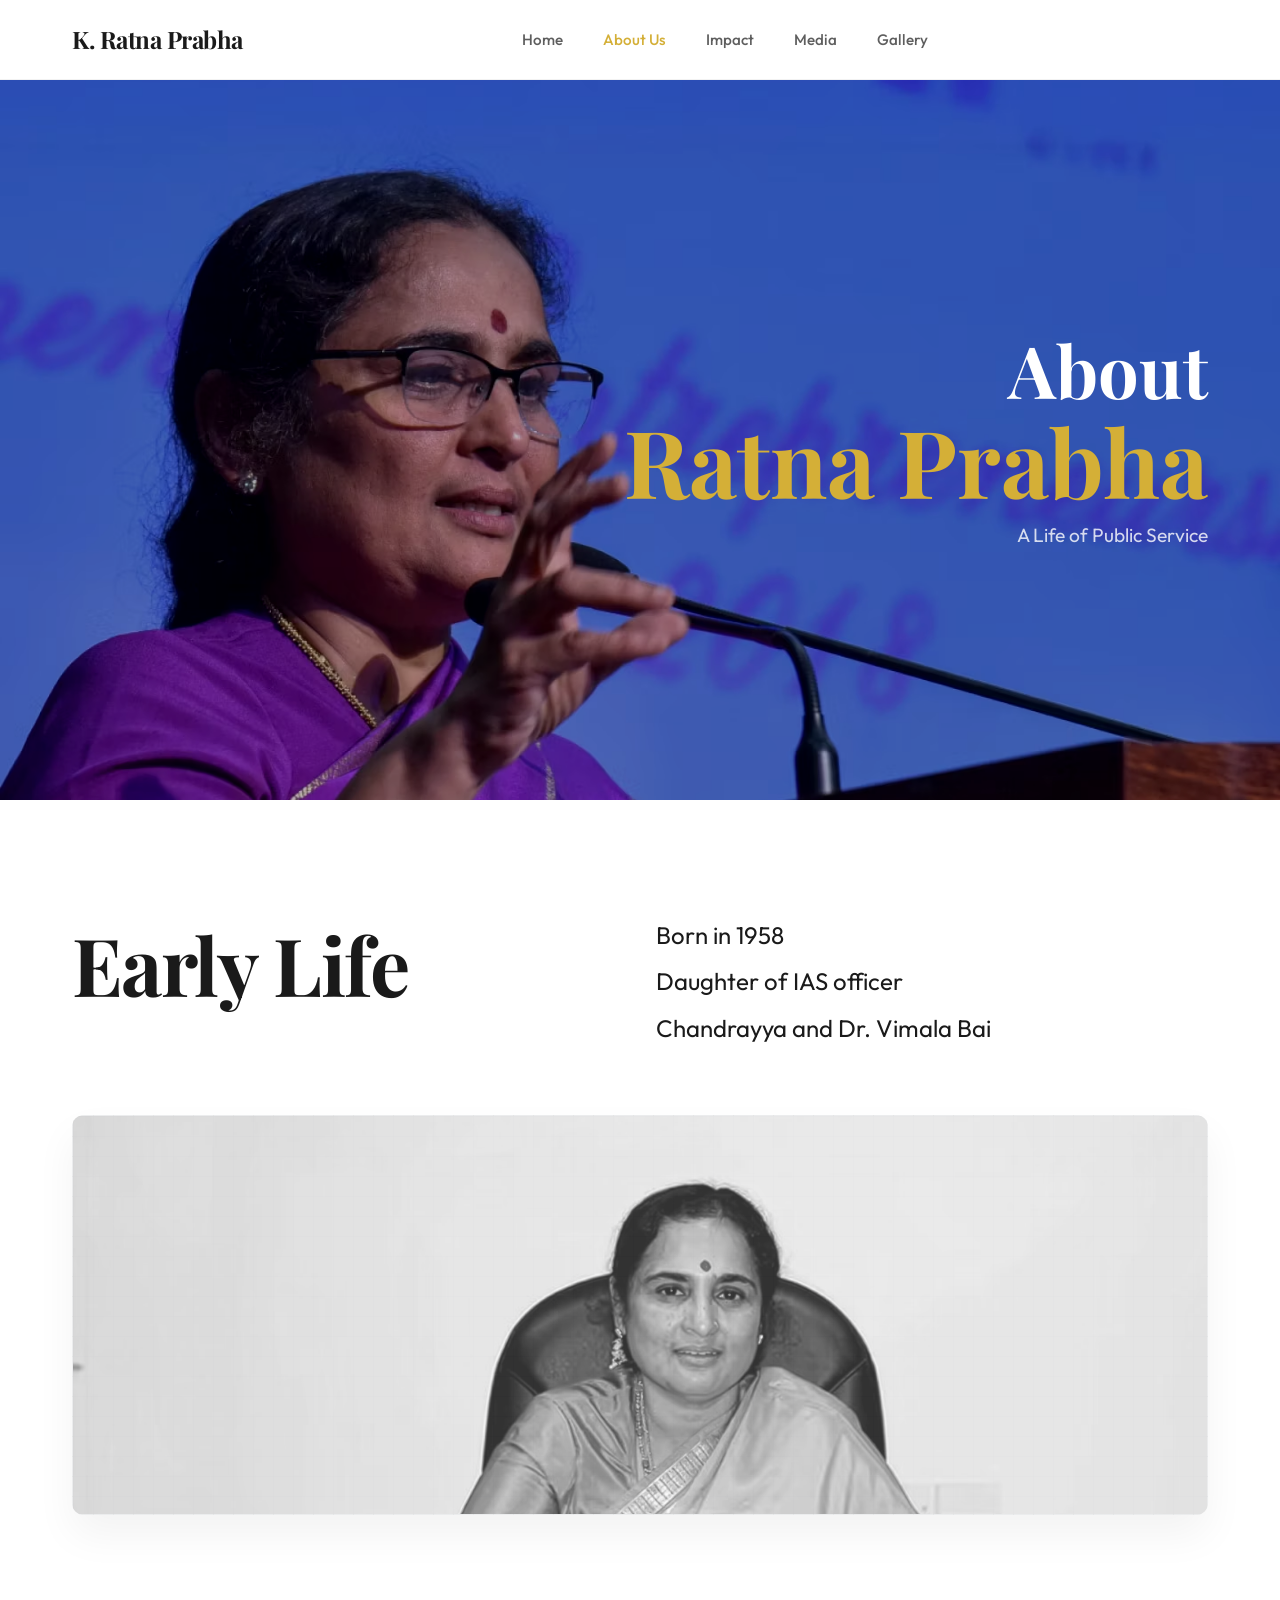
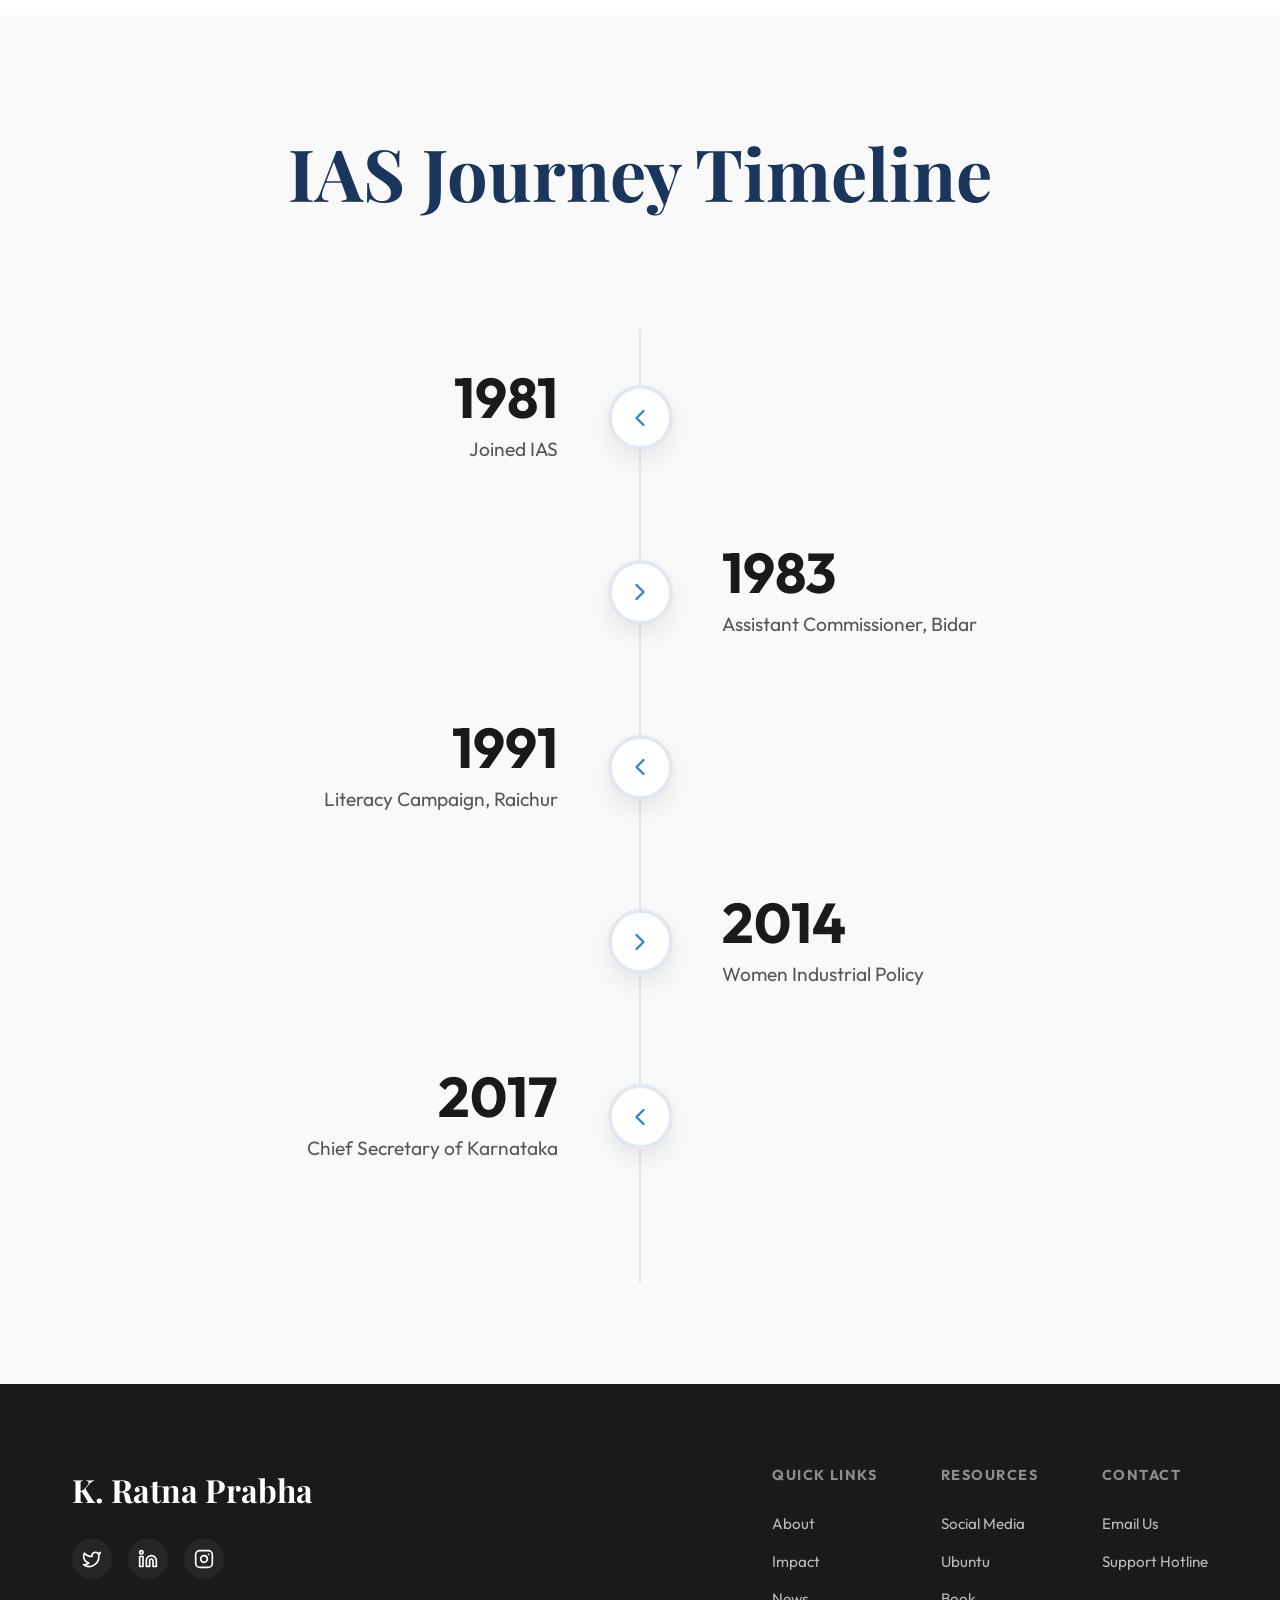
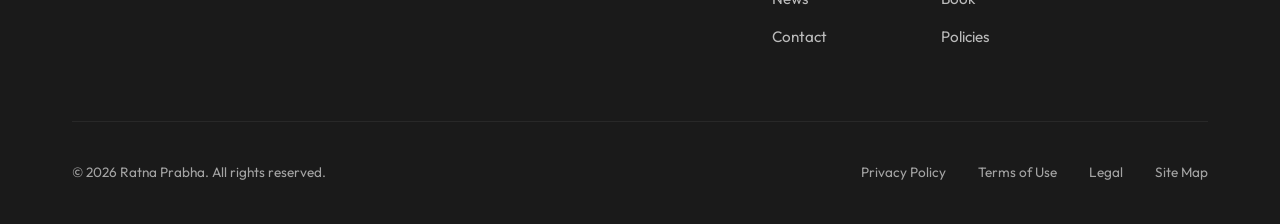
==== about.html @ c4e0d9fb "feat: Add About, Media, Gallery, and Contact pages with unified UI and responsive timeline" ====
<!DOCTYPE html>
<html lang="en">
<head>
    <meta charset="UTF-8">
    <meta name="viewport" content="width=device-width, initial-scale=1.0">
    <title>About | K. Ratna Prabha</title>
    <meta name="description" content="Learn about the life and journey of K. Ratna Prabha, from her early years to her distinguished career in the IAS and beyond.">
    
    <!-- Google Fonts -->
    <link rel="preconnect" href="https://fonts.googleapis.com">
    <link rel="preconnect" href="https://fonts.gstatic.com" crossorigin>
    <link href="https://fonts.googleapis.com/css2?family=Inter:wght@300;400;500;600&family=Playfair+Display:ital,wght@0,400;0,700;1,400&family=Outfit:wght@300;400;600&display=swap" rel="stylesheet">
    
    <link rel="stylesheet" href="about.css">
</head>
<body>

    <nav class="navbar">
        <div class="nav-container">
            <a href="index.html" class="nav-logo">K. Ratna Prabha</a>
            <ul class="nav-links">
                <li><a href="index.html">Home</a></li>
                <li><a href="about.html" class="active">About Us</a></li>
                <li><a href="index.html#impact">Impact</a></li>
                <li><a href="media.html">Media</a></li>
                <li><a href="gallery.html">Gallery</a></li>
            </ul>
            <div class="nav-menu-btn" id="menuBtn">
                <span></span>
                <span></span>
            </div>
        </div>
    </nav>

    <header class="hero">
        <div class="hero-bg">
            <img src="assets/images/about-page-header.avif" alt="Ratna Prabha Header">
        </div>
        <div class="hero-content">
            <h1 class="hero-title">About <br><span>Ratna Prabha</span></h1>
            <p class="hero-subtitle">A Life of Public Service</p>
        </div>
    </header>

    <section class="early-life">
        <div class="section-container">
            <div class="early-life-grid">
                <div class="early-life-title">
                    <h2>Early Life</h2>
                </div>
                <div class="early-life-details">
                    <p>Born in 1958</p>
                    <p>Daughter of IAS officer</p>
                    <p>Chandrayya and Dr. Vimala Bai</p>
                </div>
            </div>
            
            <div class="early-life-visual">
                <div class="visual-placeholder">
                    <!-- We can use a generated image here later if needed -->
                    <img src="assets/images/ratna-bg.avif" alt="Background decoration" class="visual-img">
                </div>
            </div>
        </div>
    </section>

    <section class="timeline-section">
        <div class="section-container">
            <h2 class="timeline-main-title">IAS Journey Timeline</h2>
            
            <div class="timeline">
                <div class="timeline-line"></div>
                
                <!-- 1981 -->
                <div class="timeline-item left">
                    <div class="timeline-content">
                        <h3 class="timeline-year">1981</h3>
                        <p class="timeline-desc">Joined IAS</p>
                    </div>
                    <div class="timeline-indicator">
                        <div class="indicator-icon">
                            <svg width="24" height="24" viewBox="0 0 24 24" fill="none" stroke="currentColor" stroke-width="2" stroke-linecap="round" stroke-linejoin="round"><path d="m15 18-6-6 6-6"/></svg>
                        </div>
                    </div>
                </div>

                <!-- 1983 -->
                <div class="timeline-item right">
                    <div class="timeline-indicator">
                        <div class="indicator-icon">
                            <svg width="24" height="24" viewBox="0 0 24 24" fill="none" stroke="currentColor" stroke-width="2" stroke-linecap="round" stroke-linejoin="round"><path d="m9 18 6-6-6-6"/></svg>
                        </div>
                    </div>
                    <div class="timeline-content">
                        <h3 class="timeline-year">1983</h3>
                        <p class="timeline-desc">Assistant Commissioner, Bidar</p>
                    </div>
                </div>

                <!-- 1991 -->
                <div class="timeline-item left">
                    <div class="timeline-content">
                        <h3 class="timeline-year">1991</h3>
                        <p class="timeline-desc">Literacy Campaign, Raichur</p>
                    </div>
                    <div class="timeline-indicator">
                        <div class="indicator-icon">
                            <svg width="24" height="24" viewBox="0 0 24 24" fill="none" stroke="currentColor" stroke-width="2" stroke-linecap="round" stroke-linejoin="round"><path d="m15 18-6-6 6-6"/></svg>
                        </div>
                    </div>
                </div>

                <!-- 2014 -->
                <div class="timeline-item right">
                    <div class="timeline-indicator">
                        <div class="indicator-icon">
                            <svg width="24" height="24" viewBox="0 0 24 24" fill="none" stroke="currentColor" stroke-width="2" stroke-linecap="round" stroke-linejoin="round"><path d="m9 18 6-6-6-6"/></svg>
                        </div>
                    </div>
                    <div class="timeline-content">
                        <h3 class="timeline-year">2014</h3>
                        <p class="timeline-desc">Women Industrial Policy</p>
                    </div>
                </div>

                <!-- 2017 -->
                <div class="timeline-item left">
                    <div class="timeline-content">
                        <h3 class="timeline-year">2017</h3>
                        <p class="timeline-desc">Chief Secretary of Karnataka</p>
                    </div>
                    <div class="timeline-indicator">
                        <div class="indicator-icon">
                            <svg width="24" height="24" viewBox="0 0 24 24" fill="none" stroke="currentColor" stroke-width="2" stroke-linecap="round" stroke-linejoin="round"><path d="m15 18-6-6 6-6"/></svg>
                        </div>
                    </div>
                </div>

            </div>
        </div>
    </section>

    <footer class="footer">
        <div class="footer-container">
            <div class="footer-top">
                <div class="footer-brand">
                    <h2 class="footer-logo">K. Ratna Prabha</h2>
                    <div class="social-links">
                        <a href="#" aria-label="Twitter"><svg width="20" height="20" viewBox="0 0 24 24" fill="none" stroke="currentColor" stroke-width="2" stroke-linecap="round" stroke-linejoin="round"><path d="M22 4s-.7 2.1-2 3.4c1.6 10-9.4 17.3-18 11.6 2.2.1 4.4-.6 6-2C3 15.5.5 9.6 3 5c2.2 2.6 5.6 4.1 9 4-.9-4.2 4-6.6 7-3.8 1.1 0 3-1.2 3-1.2z"/></svg></a>
                        <a href="#" aria-label="LinkedIn"><svg width="20" height="20" viewBox="0 0 24 24" fill="none" stroke="currentColor" stroke-width="2" stroke-linecap="round" stroke-linejoin="round"><path d="M16 8a6 6 0 0 1 6 6v7h-4v-7a2 2 0 0 0-2-2 2 2 0 0 0-2 2v7h-4v-7a6 6 0 0 1 6-6z"/><rect width="4" height="12" x="2" y="9"/><circle cx="4" cy="4" r="2"/></svg></a>
                        <a href="#" aria-label="Instagram"><svg width="20" height="20" viewBox="0 0 24 24" fill="none" stroke="currentColor" stroke-width="2" stroke-linecap="round" stroke-linejoin="round"><rect width="20" height="20" x="2" y="2" rx="5" ry="5"/><path d="M16 11.37A4 4 0 1 1 12.63 8 4 4 0 0 1 16 11.37z"/><line x1="17.5" x2="17.51" y1="6.5" y2="6.5"/></svg></a>
                    </div>
                </div>
                <div class="footer-links-grid">
                    <div class="footer-col">
                        <h4>Quick Links</h4>
                        <ul>
                            <li><a href="about.html">About</a></li>
                            <li><a href="#impact">Impact</a></li>
                            <li><a href="#news">News</a></li>
                            <li><a href="contact.html">Contact</a></li>
                        </ul>
                    </div>
                    <div class="footer-col">
                        <h4>Resources</h4>
                        <ul>
                            <li><a href="#media">Social Media</a></li>
                            <li><a href="#ubuntu">Ubuntu</a></li>
                            <li><a href="#book">Book</a></li>
                            <li><a href="#policies">Policies</a></li>
                        </ul>
                    </div>
                    <div class="footer-col">
                        <h4>Contact</h4>
                        <ul>
                            <li><a href="mailto:contact@ratnaprabha.com">Email Us</a></li>
                            <li><a href="tel:+910000000000">Support Hotline</a></li>
                        </ul>
                    </div>
                </div>
            </div>
            <div class="footer-bottom">
                <p>&copy; 2026 Ratna Prabha. All rights reserved.</p>
                <div class="legal-links">
                    <a href="#">Privacy Policy</a>
                    <a href="#">Terms of Use</a>
                    <a href="#">Legal</a>
                    <a href="#">Site Map</a>
                </div>
            </div>
        </div>
    </footer>

    <script>
        document.getElementById('menuBtn').addEventListener('click', function() {
            document.querySelector('.nav-links').classList.toggle('active');
            this.classList.toggle('open');
        });
    </script>
</body>
</html>
---- about.css ----
:root {
    --primary: #111111;
    --accent: #d4af37;
    --accent-light: #f1c40f;
    --text-dark: #1a1a1a;
    --text-muted: #555555;
    --bg-light: #ffffff;
    --bg-alt: #f9f9f9;
    --font-serif: 'Playfair Display', serif;
    --font-sans: 'Outfit', sans-serif;
    --nav-height: 80px;
    --container-max: 1200px;
    --transition: all 0.4s cubic-bezier(0.165, 0.84, 0.44, 1);
}

* {
    margin: 0;
    padding: 0;
    box-sizing: border-box;
}

body {
    font-family: var(--font-sans);
    color: var(--text-dark);
    background-color: var(--bg-light);
    line-height: 1.6;
    overflow-x: hidden;
    padding-top: var(--nav-height);
}

/* Navbar */
.navbar {
    position: fixed;
    top: 0;
    left: 0;
    width: 100%;
    height: var(--nav-height);
    background: rgba(255, 255, 255, 0.8);
    backdrop-filter: blur(20px);
    z-index: 1000;
    display: flex;
    align-items: center;
    border-bottom: 1px solid rgba(0, 0, 0, 0.05);
}

.nav-container {
    max-width: var(--container-max);
    margin: 0 auto;
    width: 100%;
    padding: 0 2rem;
    display: flex;
    justify-content: space-between;
    align-items: center;
}

.nav-logo {
    font-family: var(--font-serif);
    font-size: 1.5rem;
    font-weight: 700;
    color: var(--text-dark);
    text-decoration: none;
    letter-spacing: -0.02em;
}

.nav-links {
    display: flex;
    list-style: none;
    gap: 2.5rem;
}

.nav-links a {
    text-decoration: none;
    color: var(--text-dark);
    font-weight: 500;
    font-size: 0.95rem;
    transition: var(--transition);
    opacity: 0.7;
}

.nav-links a:hover, .nav-links a.active {
    opacity: 1;
    color: var(--accent);
}

/* Hero Section */
.hero {
    position: relative;
    height: 80vh;
    min-height: 600px;
    display: flex;
    align-items: center;
    justify-content: center;
    color: white;
    overflow: hidden;
}

.hero-bg {
    position: absolute;
    top: 0;
    left: 0;
    width: 100%;
    height: 100%;
    z-index: -1;
}

.hero-bg img {
    width: 100%;
    height: 100%;
    object-fit: cover;
    filter: brightness(0.7) contrast(1.1);
}

.hero-content {
    max-width: var(--container-max);
    width: 100%;
    padding: 0 2rem;
    text-align: right;
    display: flex;
    flex-direction: column;
    align-items: flex-end;
}

.hero-title {
    font-family: var(--font-serif);
    font-size: clamp(3rem, 6vw, 4.5rem);
    line-height: 1.1;
    margin-bottom: 0.5rem;
    font-weight: 700;
}

.hero-title span {
    color: var(--accent);
    display: block;
    font-size: 1.3em;
}

.hero-subtitle {
    font-size: 1.2rem;
    font-weight: 400;
    opacity: 0.8;
}

/* Early Life Section */
.early-life {
    padding: 100px 0;
    background: var(--bg-light);
}

.section-container {
    max-width: var(--container-max);
    margin: 0 auto;
    padding: 0 2rem;
}

.early-life-grid {
    display: grid;
    grid-template-columns: 1fr 1fr;
    gap: 2rem;
    margin-bottom: 60px;
    align-items: start;
}

.early-life-title h2 {
    font-family: var(--font-serif);
    font-size: 5rem;
    color: var(--text-dark);
    letter-spacing: -0.02em;
}

.early-life-details {
    font-size: 1.5rem;
    color: var(--text-dark);
    padding-top: 1rem;
    font-weight: 400;
}

.early-life-details p {
    margin-bottom: 0.5rem;
}

.early-life-visual {
    width: 100%;
    height: 400px;
    background: #eee;
    border-radius: 12px;
    overflow: hidden;
    box-shadow: 0 20px 40px rgba(0,0,0,0.05);
}

.visual-placeholder {
    width: 100%;
    height: 100%;
    display: flex;
    align-items: center;
    justify-content: center;
    background-color: #f8f9fa;
    background-image: 
        linear-gradient(rgba(0,0,0,0.03) 1px, transparent 1px),
        linear-gradient(90deg, rgba(0,0,0,0.03) 1px, transparent 1px);
    background-size: 20px 20px;
    border: 1px solid rgba(0,0,0,0.05);
}

.visual-img {
    width: 100%;
    height: 100%;
    object-fit: cover;
    opacity: 0.8;
}

/* Timeline Section */
.timeline-section {
    padding: 100px 0;
    background: var(--bg-alt);
}

.timeline-main-title {
    font-family: var(--font-serif);
    font-size: 4.5rem;
    text-align: center;
    color: #1a365d; /* Darker blue from screenshot */
    margin-bottom: 100px;
}

.timeline {
    position: relative;
    max-width: 800px;
    margin: 0 auto;
    padding: 40px 0;
}

.timeline-line {
    position: absolute;
    top: 0;
    left: 50%;
    width: 2px;
    height: 100%;
    background: #e2e8f0;
    transform: translateX(-50%);
}

.timeline-item {
    display: grid;
    grid-template-columns: 1fr 100px 1fr;
    align-items: center;
    margin-bottom: 80px;
    width: 100%;
}

.timeline-content {
    padding: 0 2rem;
}

.timeline-item.left .timeline-content {
    grid-column: 1;
    text-align: right;
}

.timeline-item.right .timeline-content {
    grid-column: 3;
    text-align: left;
}

.timeline-indicator {
    grid-column: 2;
    display: flex;
    justify-content: center;
    position: relative;
    z-index: 2;
}

.timeline-year {
    font-size: 3.5rem;
    font-weight: 700;
    color: #1a1a1a;
    line-height: 1;
    margin-bottom: 0.5rem;
}

.timeline-desc {
    font-size: 1.2rem;
    color: var(--text-muted);
}


.indicator-icon {
    width: 65px;
    height: 65px;
    background: #ffffff;
    border-radius: 50%;
    display: flex;
    align-items: center;
    justify-content: center;
    box-shadow: 0 10px 25px rgba(0,0,0,0.08);
    color: #3182ce;
    border: 4px solid #e2e8f0;
    transition: var(--transition);
}

.indicator-icon svg {
    width: 28px;
    height: 28px;
}

.timeline-item:hover .indicator-icon {
    transform: scale(1.1);
    background: var(--accent);
    color: white;
    border-color: var(--accent);
}

/* Footer */
.footer {
    background: #1a1a1a;
    color: white;
    padding: 80px 0 40px;
}

.footer-container {
    max-width: var(--container-max);
    margin: 0 auto;
    padding: 0 2rem;
}

.footer-top {
    display: flex;
    justify-content: space-between;
    margin-bottom: 60px;
    flex-wrap: wrap;
    gap: 3rem;
}

.footer-brand {
    flex: 1;
    min-width: 250px;
}

.footer-logo {
    font-family: var(--font-serif);
    font-size: 2rem;
    margin-bottom: 1.5rem;
}

.social-links {
    display: flex;
    gap: 1rem;
}

.social-links a {
    width: 40px;
    height: 40px;
    border-radius: 50%;
    background: rgba(255,255,255,0.05);
    display: flex;
    align-items: center;
    justify-content: center;
    color: white;
    text-decoration: none;
    transition: var(--transition);
}

.social-links a:hover {
    background: var(--accent);
    color: white;
    transform: translateY(-3px);
}

.footer-links-grid {
    display: flex;
    gap: 4rem;
    flex: 2;
    justify-content: flex-end;
    flex-wrap: wrap;
}

.footer-col h4 {
    font-size: 0.9rem;
    text-transform: uppercase;
    letter-spacing: 0.1em;
    margin-bottom: 1.5rem;
    color: rgba(255,255,255,0.5);
}

.footer-col ul {
    list-style: none;
}

.footer-col ul li {
    margin-bottom: 0.75rem;
}

.footer-col ul a {
    color: white;
    text-decoration: none;
    font-size: 0.95rem;
    opacity: 0.7;
    transition: var(--transition);
}

.footer-col ul a:hover {
    opacity: 1;
    color: var(--accent);
}

.footer-bottom {
    padding-top: 40px;
    border-top: 1px solid rgba(255,255,255,0.1);
    display: flex;
    justify-content: space-between;
    align-items: center;
    font-size: 0.85rem;
    opacity: 0.6;
    flex-wrap: wrap;
    gap: 1rem;
}

.legal-links {
    display: flex;
    gap: 2rem;
}

.legal-links a {
    color: white;
    text-decoration: none;
}

/* Responsive */
@media (max-width: 991px) {
    .early-life-grid {
        flex-direction: column;
        gap: 1rem;
    }
    .early-life-title h2 {
        font-size: 3rem;
    }
    .timeline-main-title {
        font-size: 3rem;
    }
    .footer-links-grid {
        justify-content: flex-start;
    }
}

@media (max-width: 768px) {
    .nav-links {
        display: none; /* Mobile menu needed */
    }
    .hero-content {
        text-align: center;
    }
    .timeline-line {
        left: 30px;
    }
    .timeline-item {
        display: flex;
        flex-direction: row !important;
        margin-bottom: 40px;
    }
    .timeline-content {
        width: 80%;
        text-align: left !important;
        padding-left: 1rem;
        order: 2;
    }
    .timeline-indicator {
        width: 60px;
        order: 1;
        grid-column: auto;
    }
    .timeline-year {
        font-size: 2.5rem;
    }
}
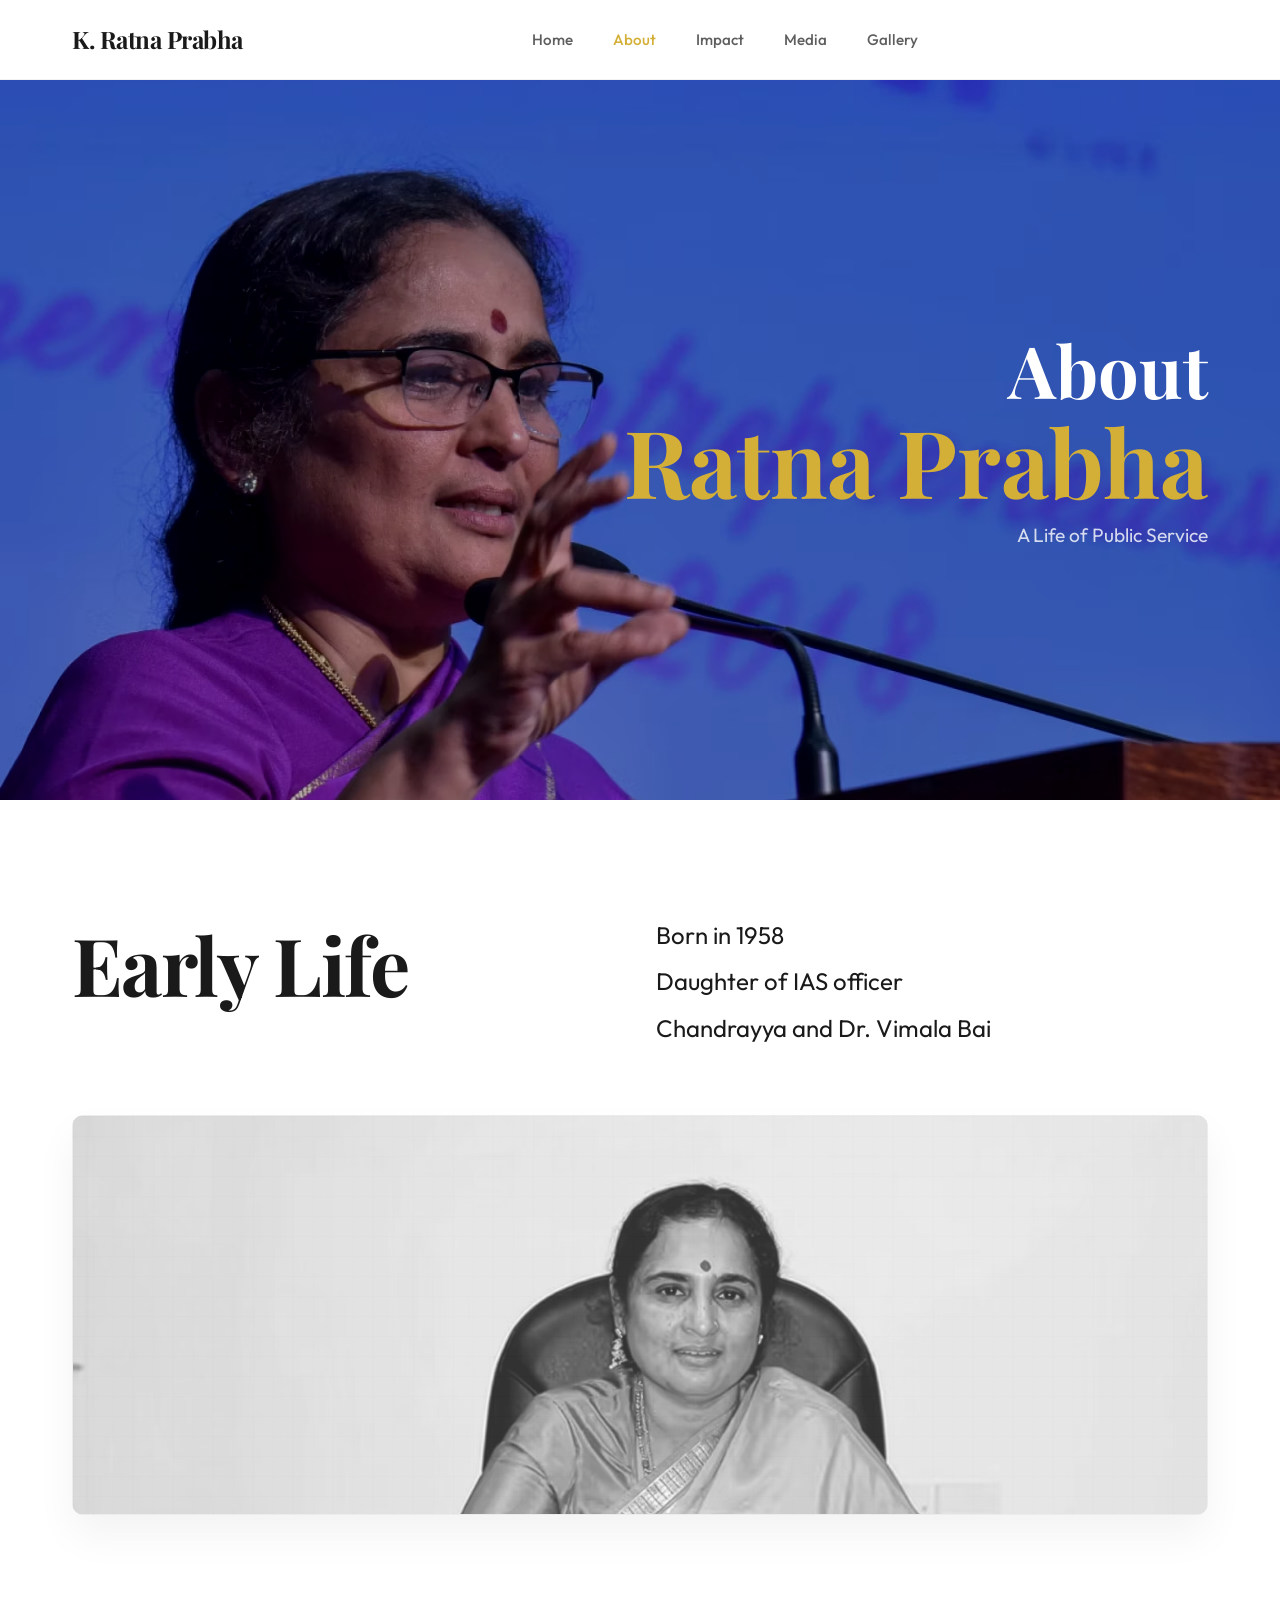
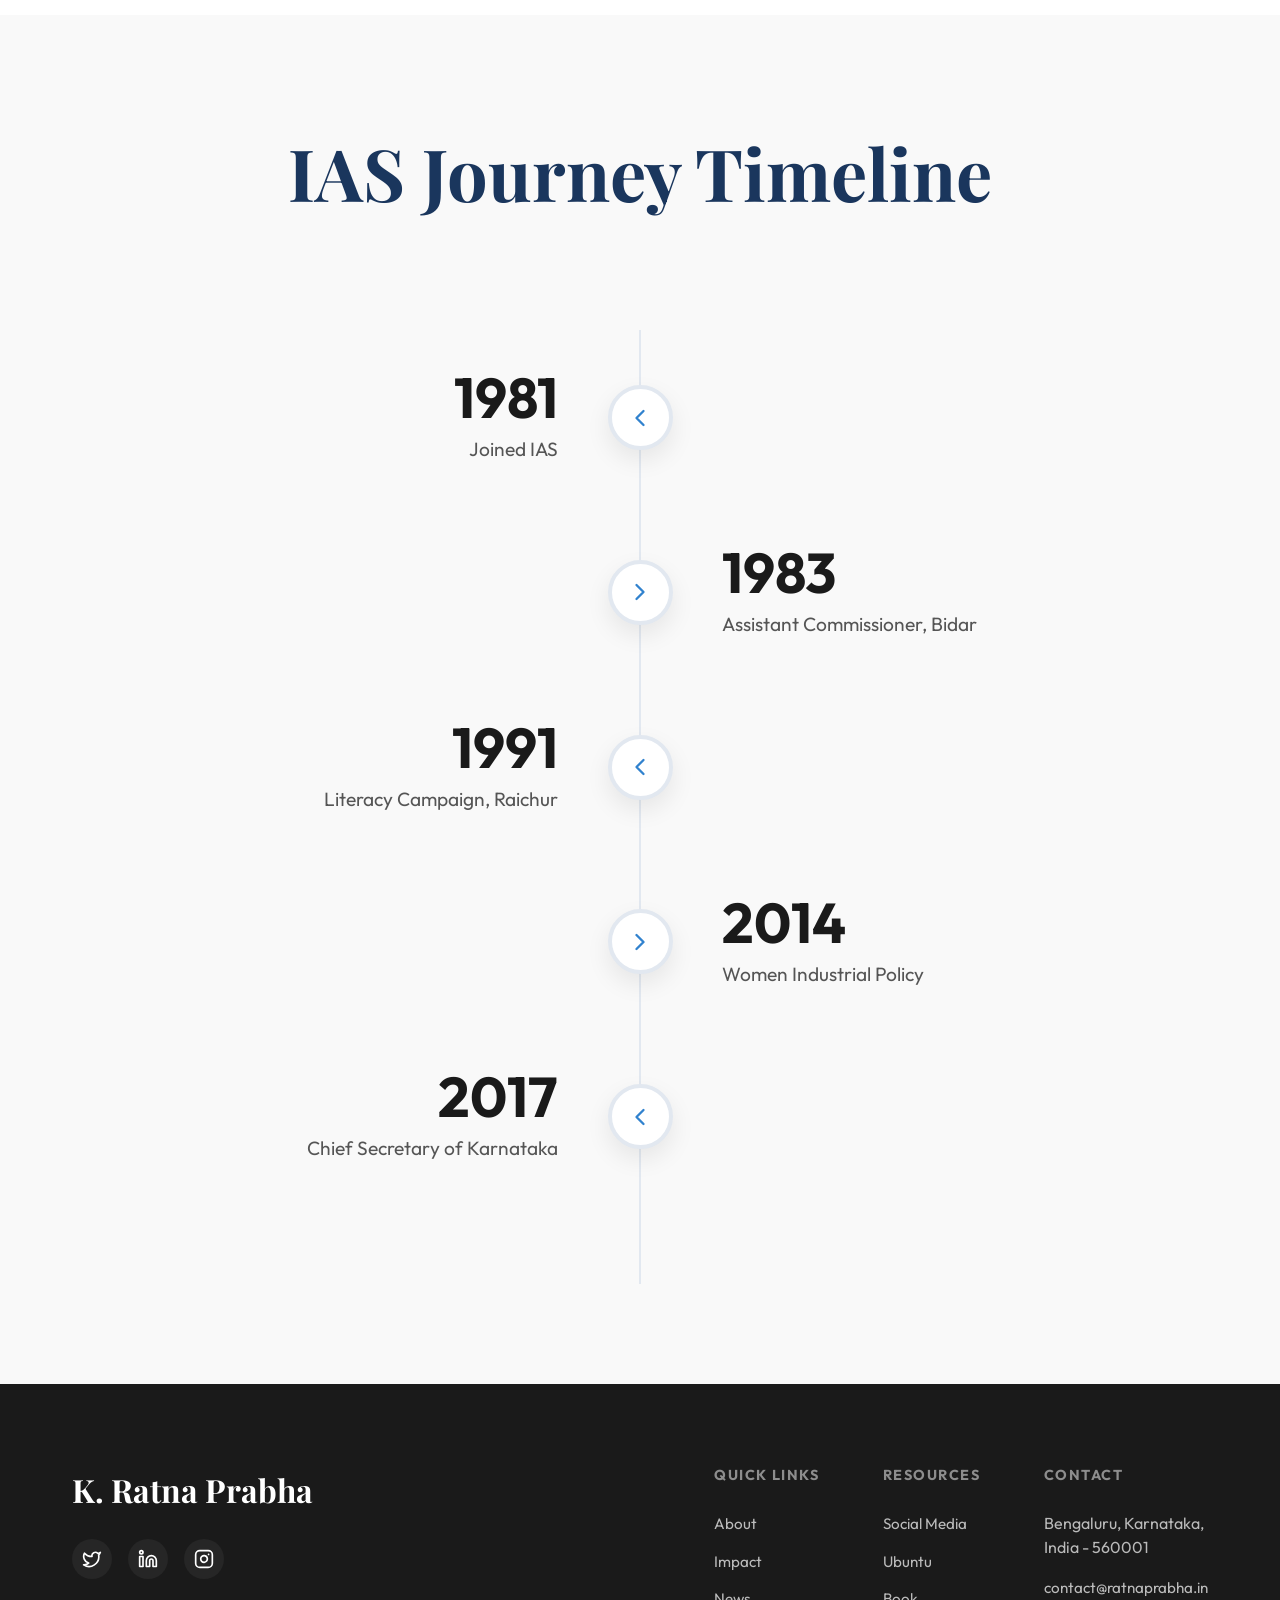
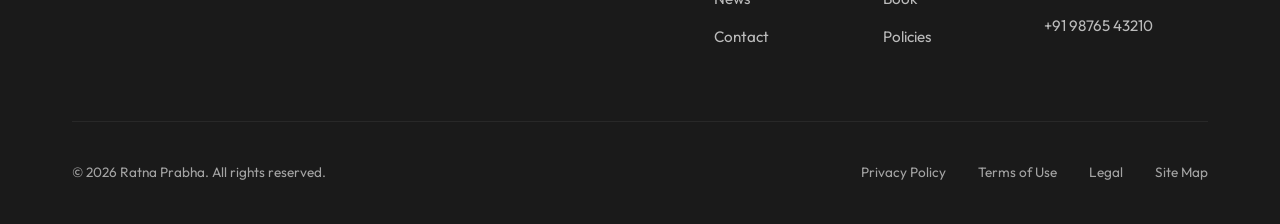
==== commit a66f5f39: "Update homepage content, headers, and footer contact info" ====
--- a/about.html
+++ b/about.html
@@ -20,7 +20,7 @@
             <a href="index.html" class="nav-logo">K. Ratna Prabha</a>
             <ul class="nav-links">
                 <li><a href="index.html">Home</a></li>
-                <li><a href="about.html" class="active">About Us</a></li>
+                <li><a href="about.html" class="active">About</a></li>
                 <li><a href="index.html#impact">Impact</a></li>
                 <li><a href="media.html">Media</a></li>
                 <li><a href="gallery.html">Gallery</a></li>
@@ -173,8 +173,9 @@
                     <div class="footer-col">
                         <h4>Contact</h4>
                         <ul>
-                            <li><a href="mailto:contact@ratnaprabha.com">Email Us</a></li>
-                            <li><a href="tel:+910000000000">Support Hotline</a></li>
+                            <li style="color: rgba(255, 255, 255, 0.7); line-height: 1.5; margin-bottom: 1rem;">Bengaluru, Karnataka,<br>India - 560001</li>
+                            <li><a href="mailto:contact@ratnaprabha.in">contact@ratnaprabha.in</a></li>
+                            <li><a href="tel:+919876543210">+91 98765 43210</a></li>
                         </ul>
                     </div>
                 </div>
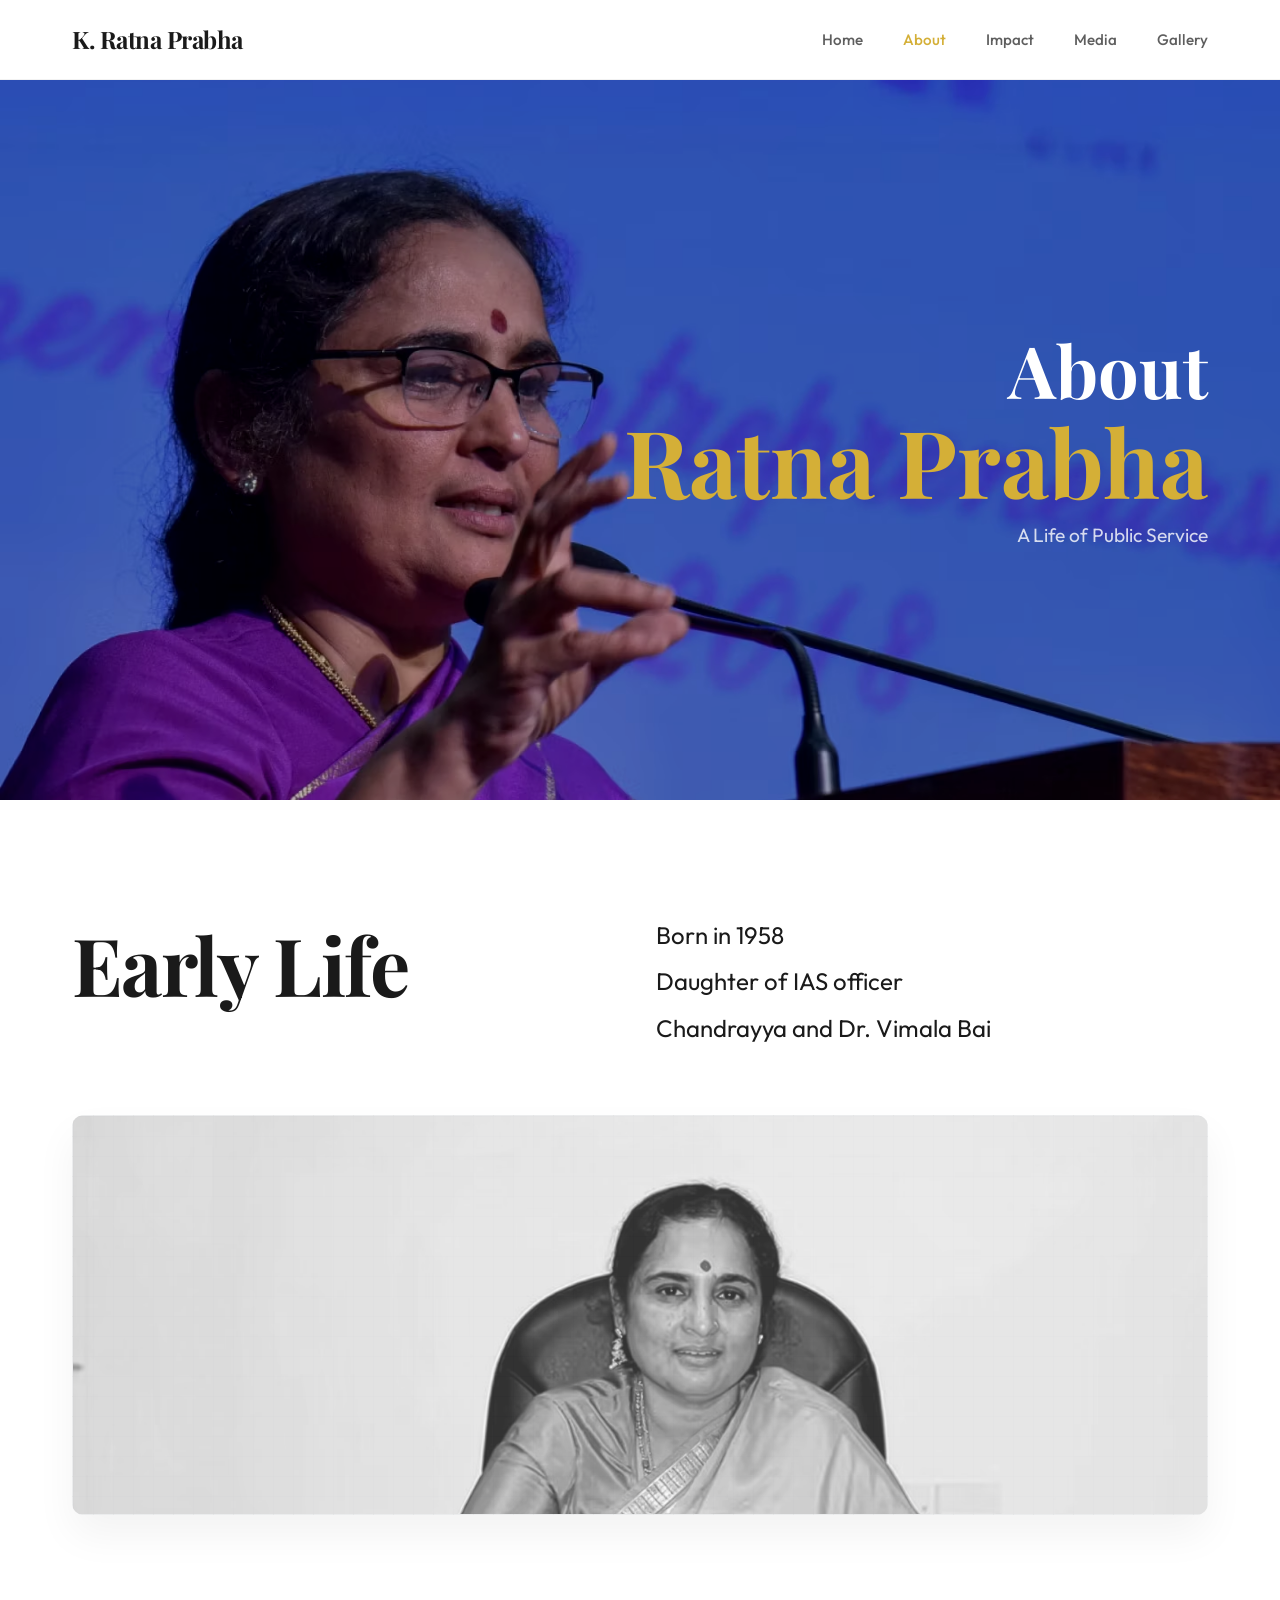
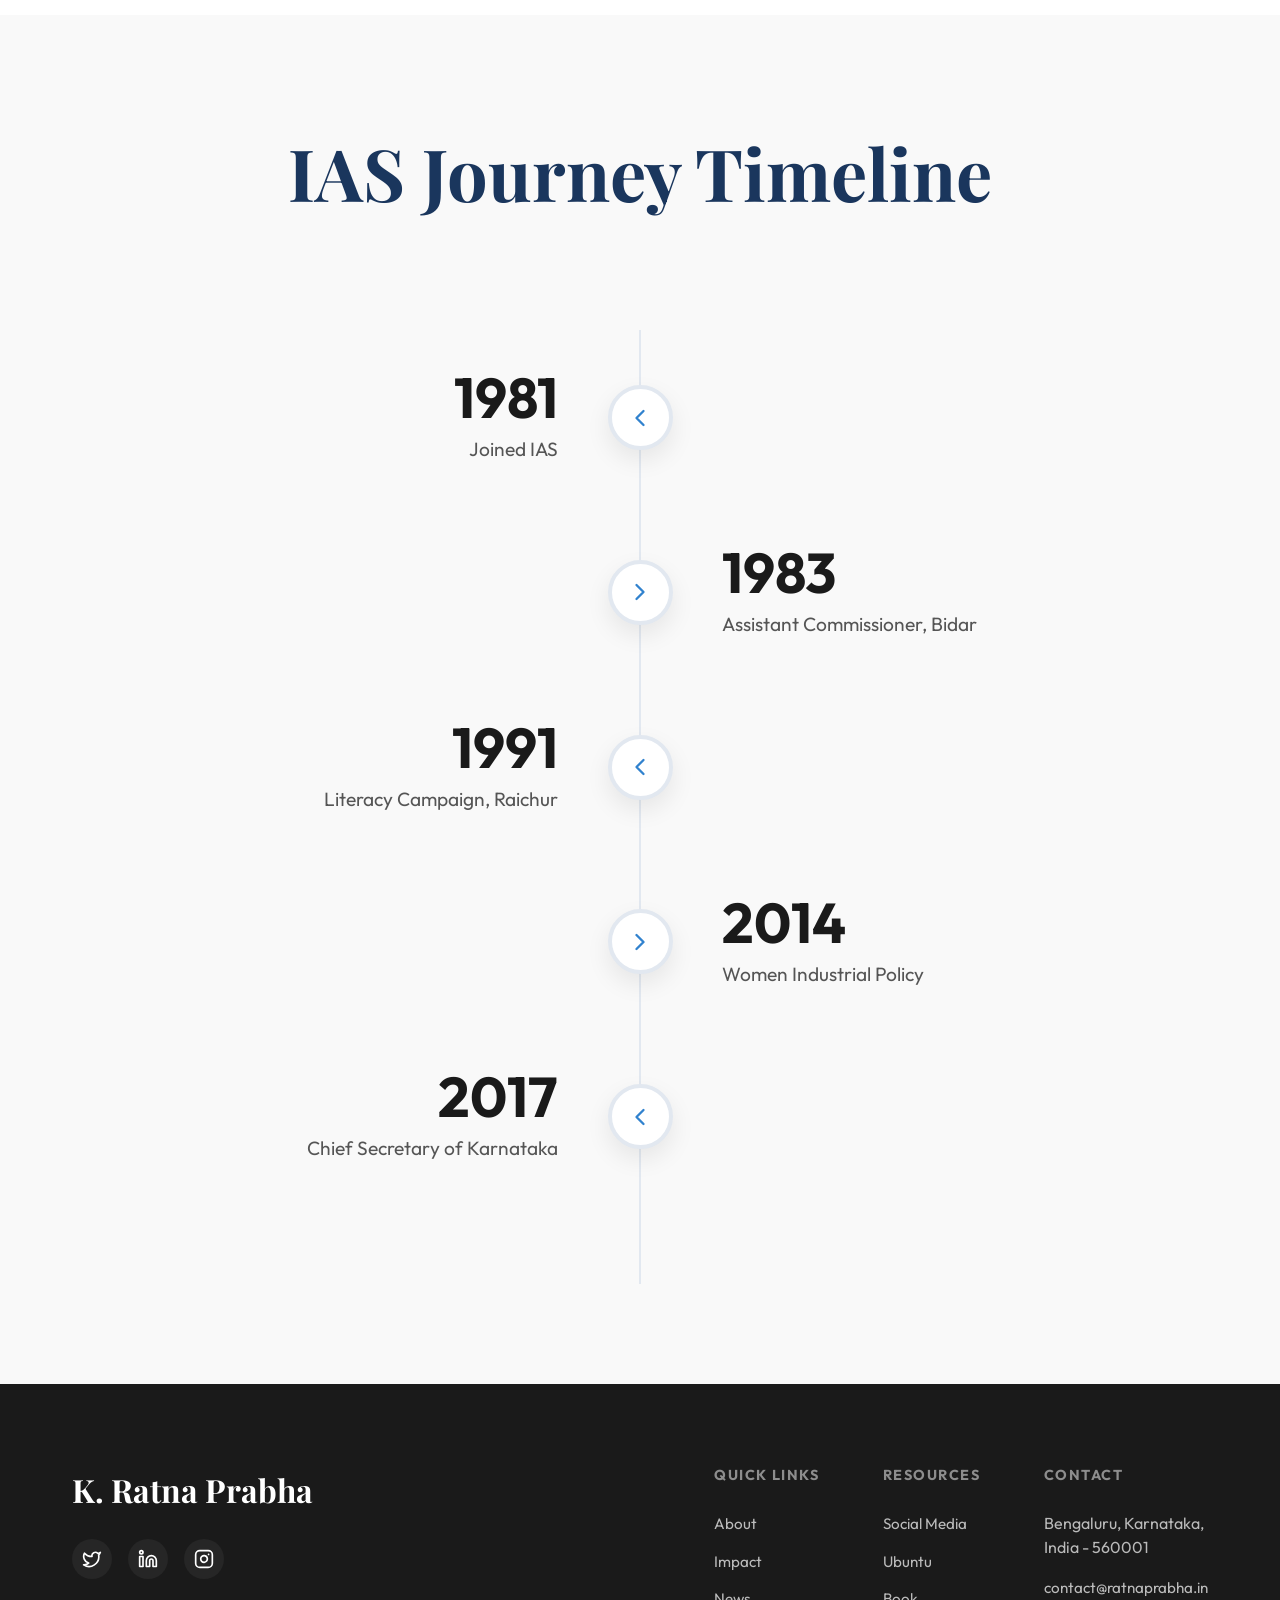
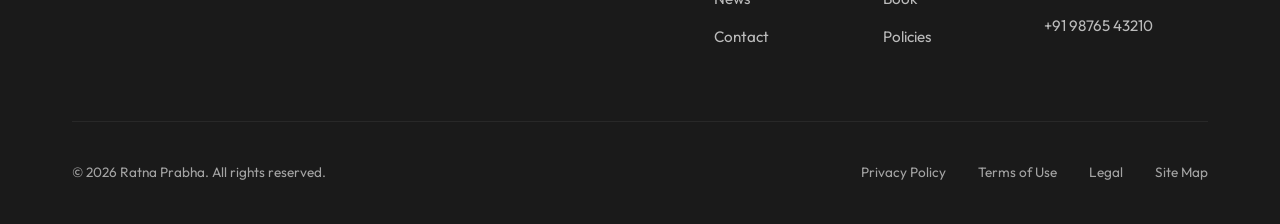
==== commit 7b39d74e: "Update media and mobile menus, fix YT" ====
--- a/about.html
+++ b/about.html
@@ -64,7 +64,7 @@
         </div>
     </section>
 
-    <section class="timeline-section">
+    <section class="timeline-section" id="timeline">
         <div class="section-container">
             <h2 class="timeline-main-title">IAS Journey Timeline</h2>
             
@@ -192,10 +192,24 @@
         </div>
     </footer>
 
+    <style>
+        .nav-menu-btn { display: none; flex-direction: column; gap: 5px; cursor: pointer; z-index: 1001; }
+        .nav-menu-btn span { width: 25px; height: 3px; background-color: #1c3664; transition: 0.3s; }
+        @media (max-width: 768px) {
+            .nav-menu-btn { display: flex !important; }
+            .nav-links { display: none !important; position: absolute; top: 100%; left: 0; width: 100%; background: #fff; flex-direction: column; padding: 20px; gap: 15px !important; box-shadow: 0 5px 10px rgba(0,0,0,0.1); z-index: 1000; }
+            .nav-links.active { display: flex !important; }
+            .btn-contact { display: none !important; }
+        }
+    </style>
     <script>
-        document.getElementById('menuBtn').addEventListener('click', function() {
-            document.querySelector('.nav-links').classList.toggle('active');
-            this.classList.toggle('open');
+        document.addEventListener('DOMContentLoaded', function() {
+            const menuBtn = document.getElementById('menuBtn');
+            if (menuBtn) {
+                menuBtn.addEventListener('click', function() {
+                    document.querySelector('.nav-links').classList.toggle('active');
+                });
+            }
         });
     </script>
 </body>
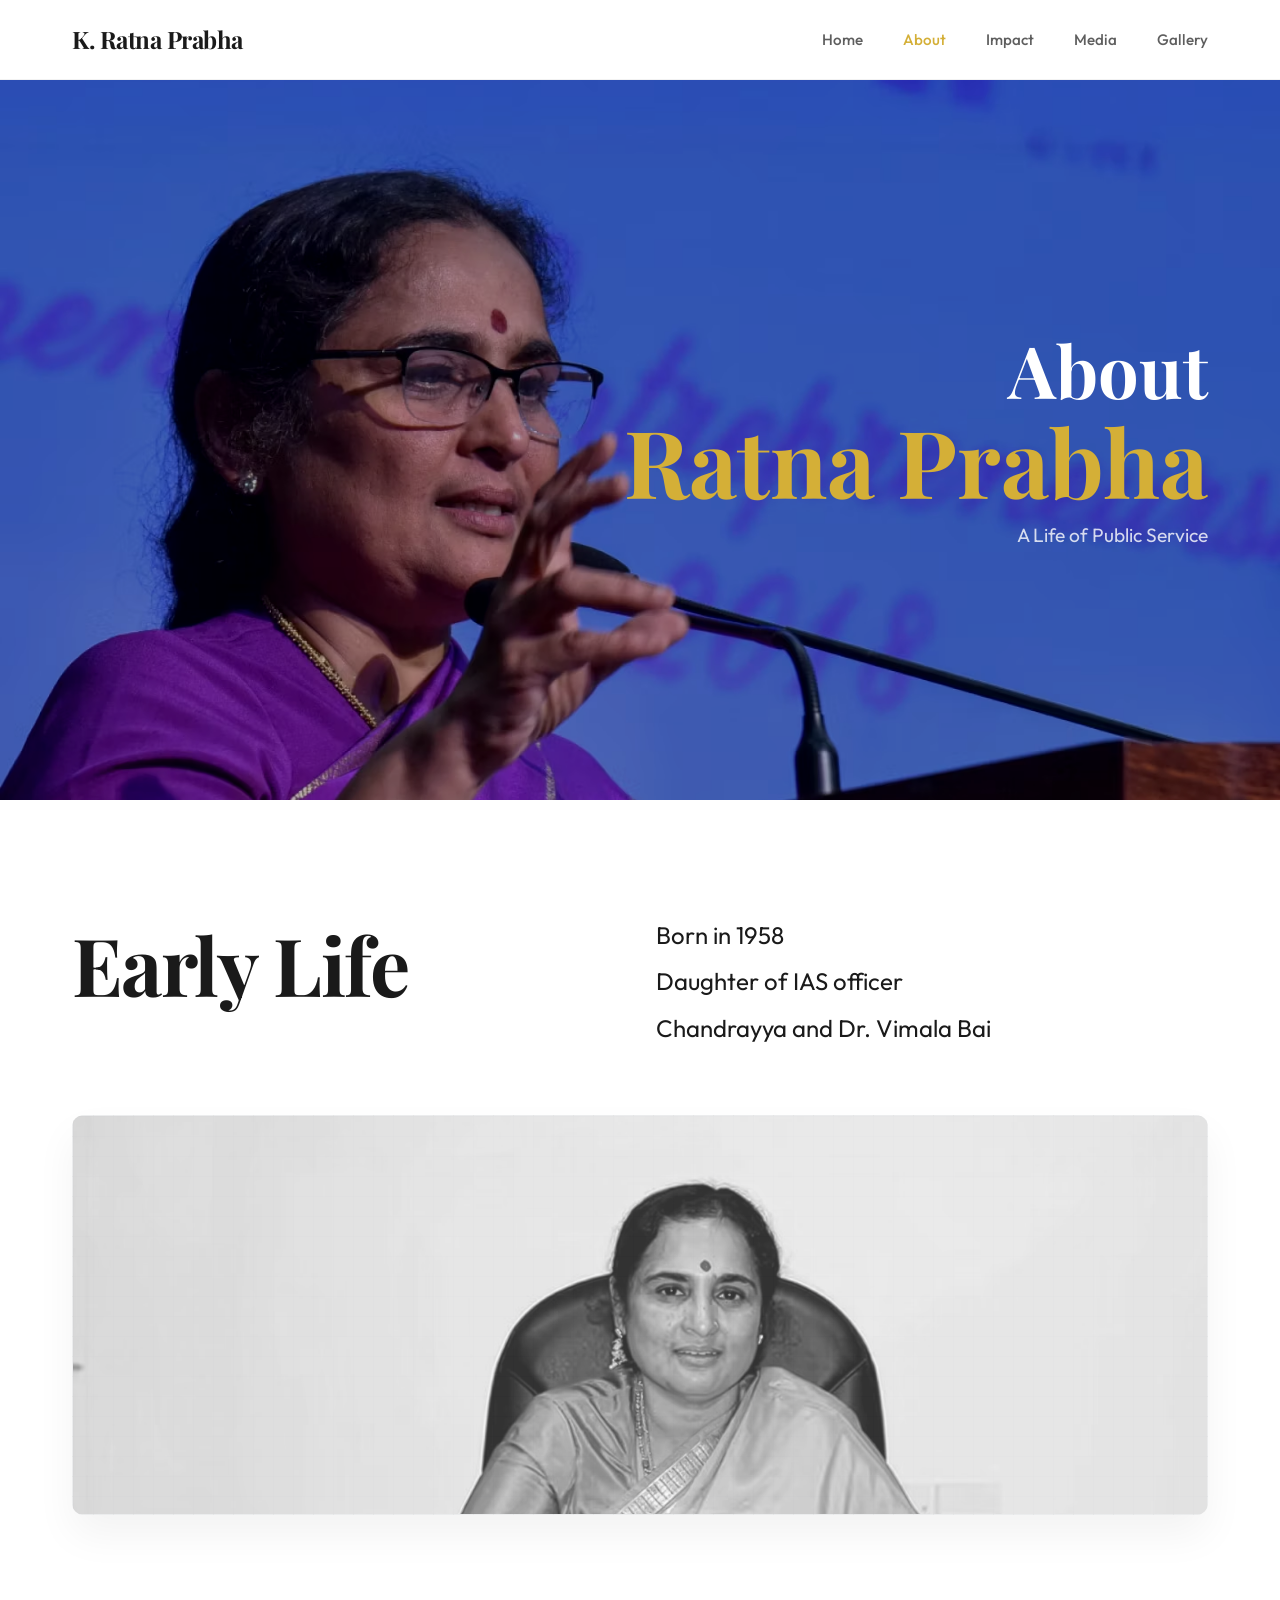
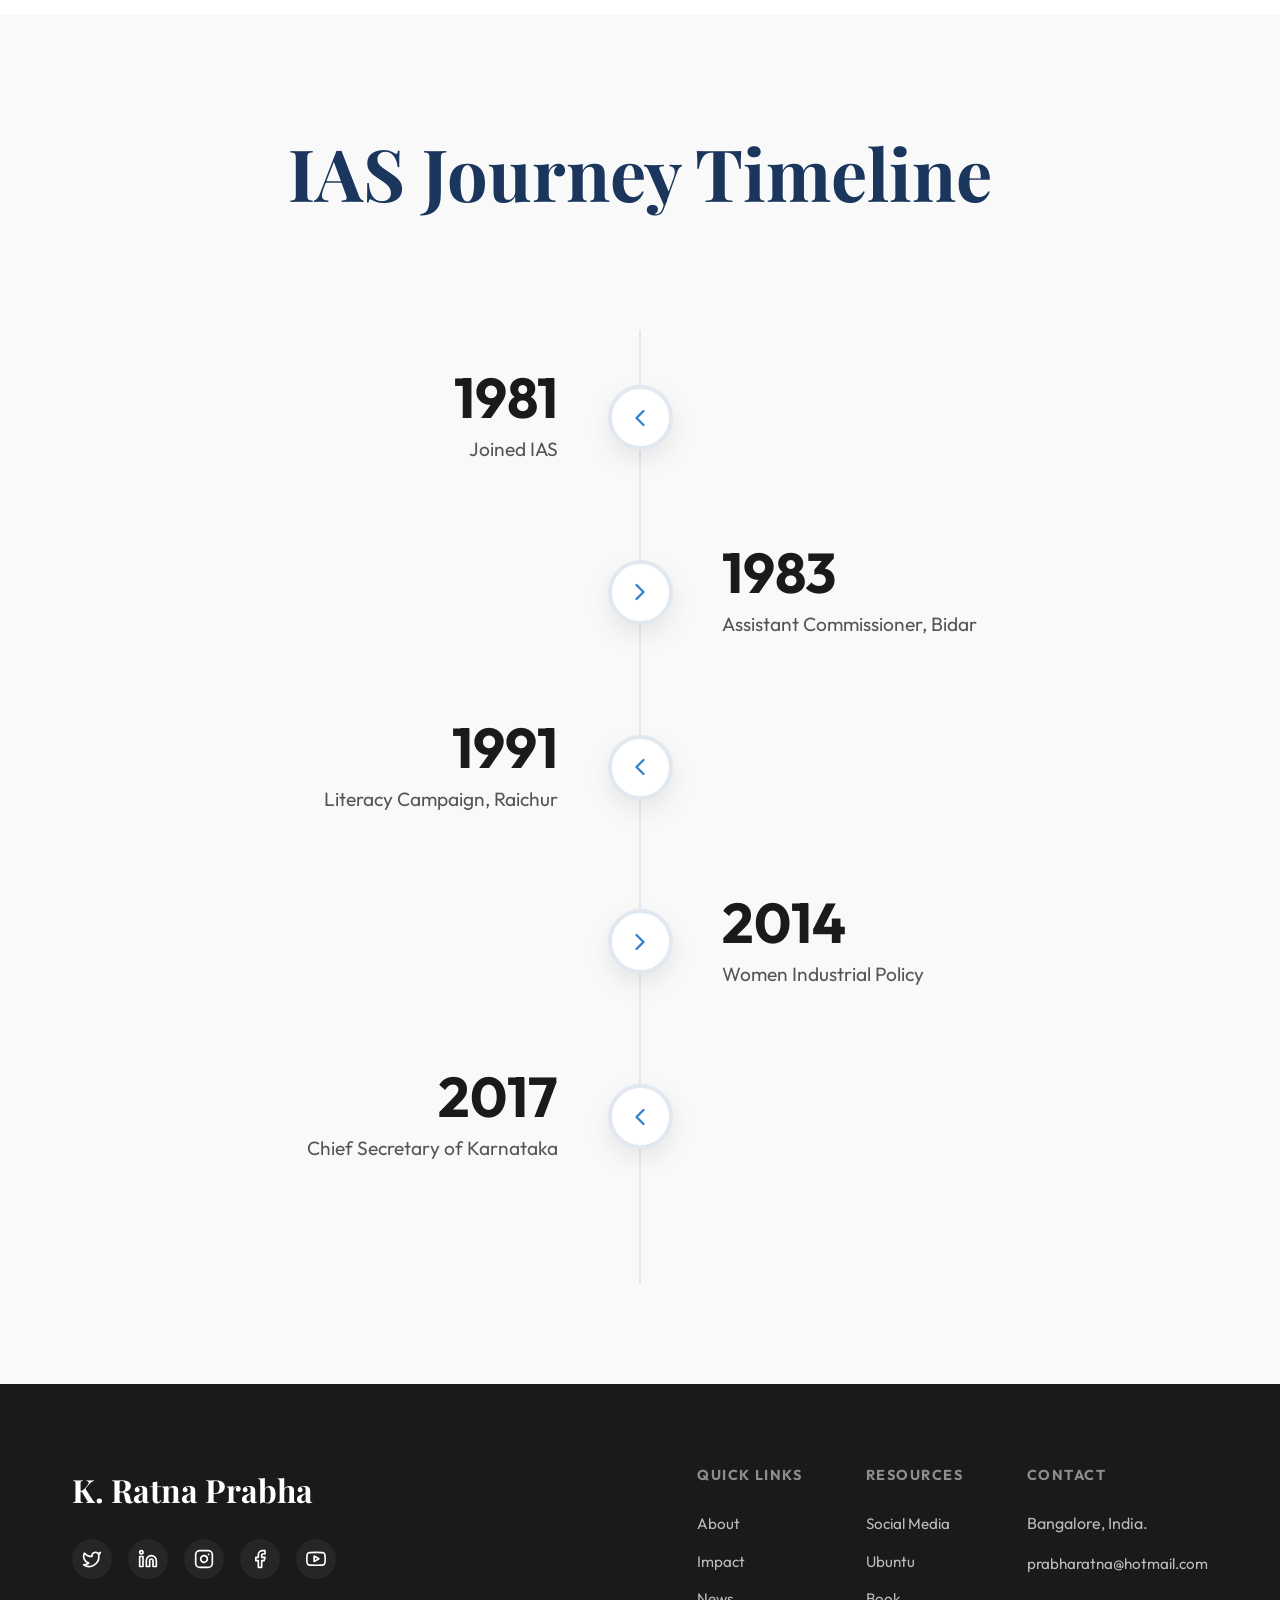
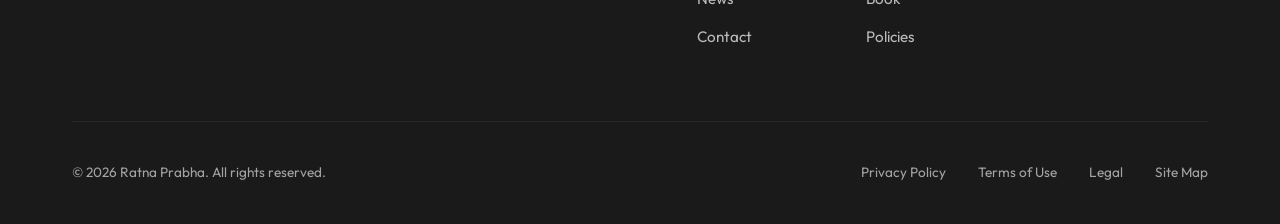
==== commit 8de4d989: "Update social media links, remove phone numbers, update contact info, and fix Ratna Prabha Effect se" ====
--- a/about.html
+++ b/about.html
@@ -146,9 +146,11 @@
                 <div class="footer-brand">
                     <h2 class="footer-logo">K. Ratna Prabha</h2>
                     <div class="social-links">
-                        <a href="#" aria-label="Twitter"><svg width="20" height="20" viewBox="0 0 24 24" fill="none" stroke="currentColor" stroke-width="2" stroke-linecap="round" stroke-linejoin="round"><path d="M22 4s-.7 2.1-2 3.4c1.6 10-9.4 17.3-18 11.6 2.2.1 4.4-.6 6-2C3 15.5.5 9.6 3 5c2.2 2.6 5.6 4.1 9 4-.9-4.2 4-6.6 7-3.8 1.1 0 3-1.2 3-1.2z"/></svg></a>
-                        <a href="#" aria-label="LinkedIn"><svg width="20" height="20" viewBox="0 0 24 24" fill="none" stroke="currentColor" stroke-width="2" stroke-linecap="round" stroke-linejoin="round"><path d="M16 8a6 6 0 0 1 6 6v7h-4v-7a2 2 0 0 0-2-2 2 2 0 0 0-2 2v7h-4v-7a6 6 0 0 1 6-6z"/><rect width="4" height="12" x="2" y="9"/><circle cx="4" cy="4" r="2"/></svg></a>
-                        <a href="#" aria-label="Instagram"><svg width="20" height="20" viewBox="0 0 24 24" fill="none" stroke="currentColor" stroke-width="2" stroke-linecap="round" stroke-linejoin="round"><rect width="20" height="20" x="2" y="2" rx="5" ry="5"/><path d="M16 11.37A4 4 0 1 1 12.63 8 4 4 0 0 1 16 11.37z"/><line x1="17.5" x2="17.51" y1="6.5" y2="6.5"/></svg></a>
+                        <a href="https://x.com/Ratnaprabha_IAS" aria-label="X (Twitter)" target="_blank"><svg width="20" height="20" viewBox="0 0 24 24" fill="none" stroke="currentColor" stroke-width="2" stroke-linecap="round" stroke-linejoin="round"><path d="M22 4s-.7 2.1-2 3.4c1.6 10-9.4 17.3-18 11.6 2.2.1 4.4-.6 6-2C3 15.5.5 9.6 3 5c2.2 2.6 5.6 4.1 9 4-.9-4.2 4-6.6 7-3.8 1.1 0 3-1.2 3-1.2z"/></svg></a>
+                        <a href="https://www.linkedin.com/in/k-ratna-prabha-ias-retd?utm_source=share_via&utm_content=profile&utm_medium=member_android" aria-label="LinkedIn" target="_blank"><svg width="20" height="20" viewBox="0 0 24 24" fill="none" stroke="currentColor" stroke-width="2" stroke-linecap="round" stroke-linejoin="round"><path d="M16 8a6 6 0 0 1 6 6v7h-4v-7a2 2 0 0 0-2-2 2 2 0 0 0-2 2v7h-4v-7a6 6 0 0 1 6-6z"/><rect width="4" height="12" x="2" y="9"/><circle cx="4" cy="4" r="2"/></svg></a>
+                        <a href="https://www.instagram.com/kratnaprabhaias?igsh=ZHpreTl2NXpzZzQy" aria-label="Instagram" target="_blank"><svg width="20" height="20" viewBox="0 0 24 24" fill="none" stroke="currentColor" stroke-width="2" stroke-linecap="round" stroke-linejoin="round"><rect width="20" height="20" x="2" y="2" rx="5" ry="5"/><path d="M16 11.37A4 4 0 1 1 12.63 8 4 4 0 0 1 16 11.37z"/><line x1="17.5" x2="17.51" y1="6.5" y2="6.5"/></svg></a>
+                        <a href="https://www.facebook.com/share/1BYM5cAsNx/" aria-label="Facebook" target="_blank"><svg width="20" height="20" viewBox="0 0 24 24" fill="none" stroke="currentColor" stroke-width="2" stroke-linecap="round" stroke-linejoin="round"><path d="M18 2h-3a5 5 0 0 0-5 5v3H7v4h3v8h4v-8h3l1-4h-4V7a1 1 0 0 1 1-1h3z"/></svg></a>
+                        <a href="https://youtube.com/@k.ratnaprabhainitiative?si=aSdG-49zg2ml0BW-" aria-label="YouTube" target="_blank"><svg width="20" height="20" viewBox="0 0 24 24" fill="none" stroke="currentColor" stroke-width="2" stroke-linecap="round" stroke-linejoin="round"><path d="M22.54 6.42a2.78 2.78 0 0 0-1.94-2C18.88 4 12 4 12 4s-6.88 0-8.6.46a2.78 2.78 0 0 0-1.94 2A29 29 0 0 0 1 11.75a29 29 0 0 0 .46 5.33 2.78 2.78 0 0 0 1.94 2c1.72.46 8.6.46 8.6.46s6.88 0 8.6-.46a2.78 2.78 0 0 0 1.94-2 29 29 0 0 0 .46-5.33 29 29 0 0 0-.46-5.33z"/><polygon points="9.75 15.02 15.5 11.75 9.75 8.48 9.75 15.02"/></svg></a>
                     </div>
                 </div>
                 <div class="footer-links-grid">
@@ -173,9 +175,9 @@
                     <div class="footer-col">
                         <h4>Contact</h4>
                         <ul>
-                            <li style="color: rgba(255, 255, 255, 0.7); line-height: 1.5; margin-bottom: 1rem;">Bengaluru, Karnataka,<br>India - 560001</li>
-                            <li><a href="mailto:contact@ratnaprabha.in">contact@ratnaprabha.in</a></li>
-                            <li><a href="tel:+919876543210">+91 98765 43210</a></li>
+                            <li style="color: rgba(255, 255, 255, 0.7); line-height: 1.5; margin-bottom: 1rem;">Bangalore, India.</li>
+                            <li><a href="mailto:prabharatna@hotmail.com">prabharatna@hotmail.com</a></li>
+
                         </ul>
                     </div>
                 </div>
@@ -196,6 +198,7 @@
         .nav-menu-btn { display: none; flex-direction: column; gap: 5px; cursor: pointer; z-index: 1001; }
         .nav-menu-btn span { width: 25px; height: 3px; background-color: #1c3664; transition: 0.3s; }
         @media (max-width: 768px) {
+            .nav-container { position: relative; }
             .nav-menu-btn { display: flex !important; }
             .nav-links { display: none !important; position: absolute; top: 100%; left: 0; width: 100%; background: #fff; flex-direction: column; padding: 20px; gap: 15px !important; box-shadow: 0 5px 10px rgba(0,0,0,0.1); z-index: 1000; }
             .nav-links.active { display: flex !important; }
